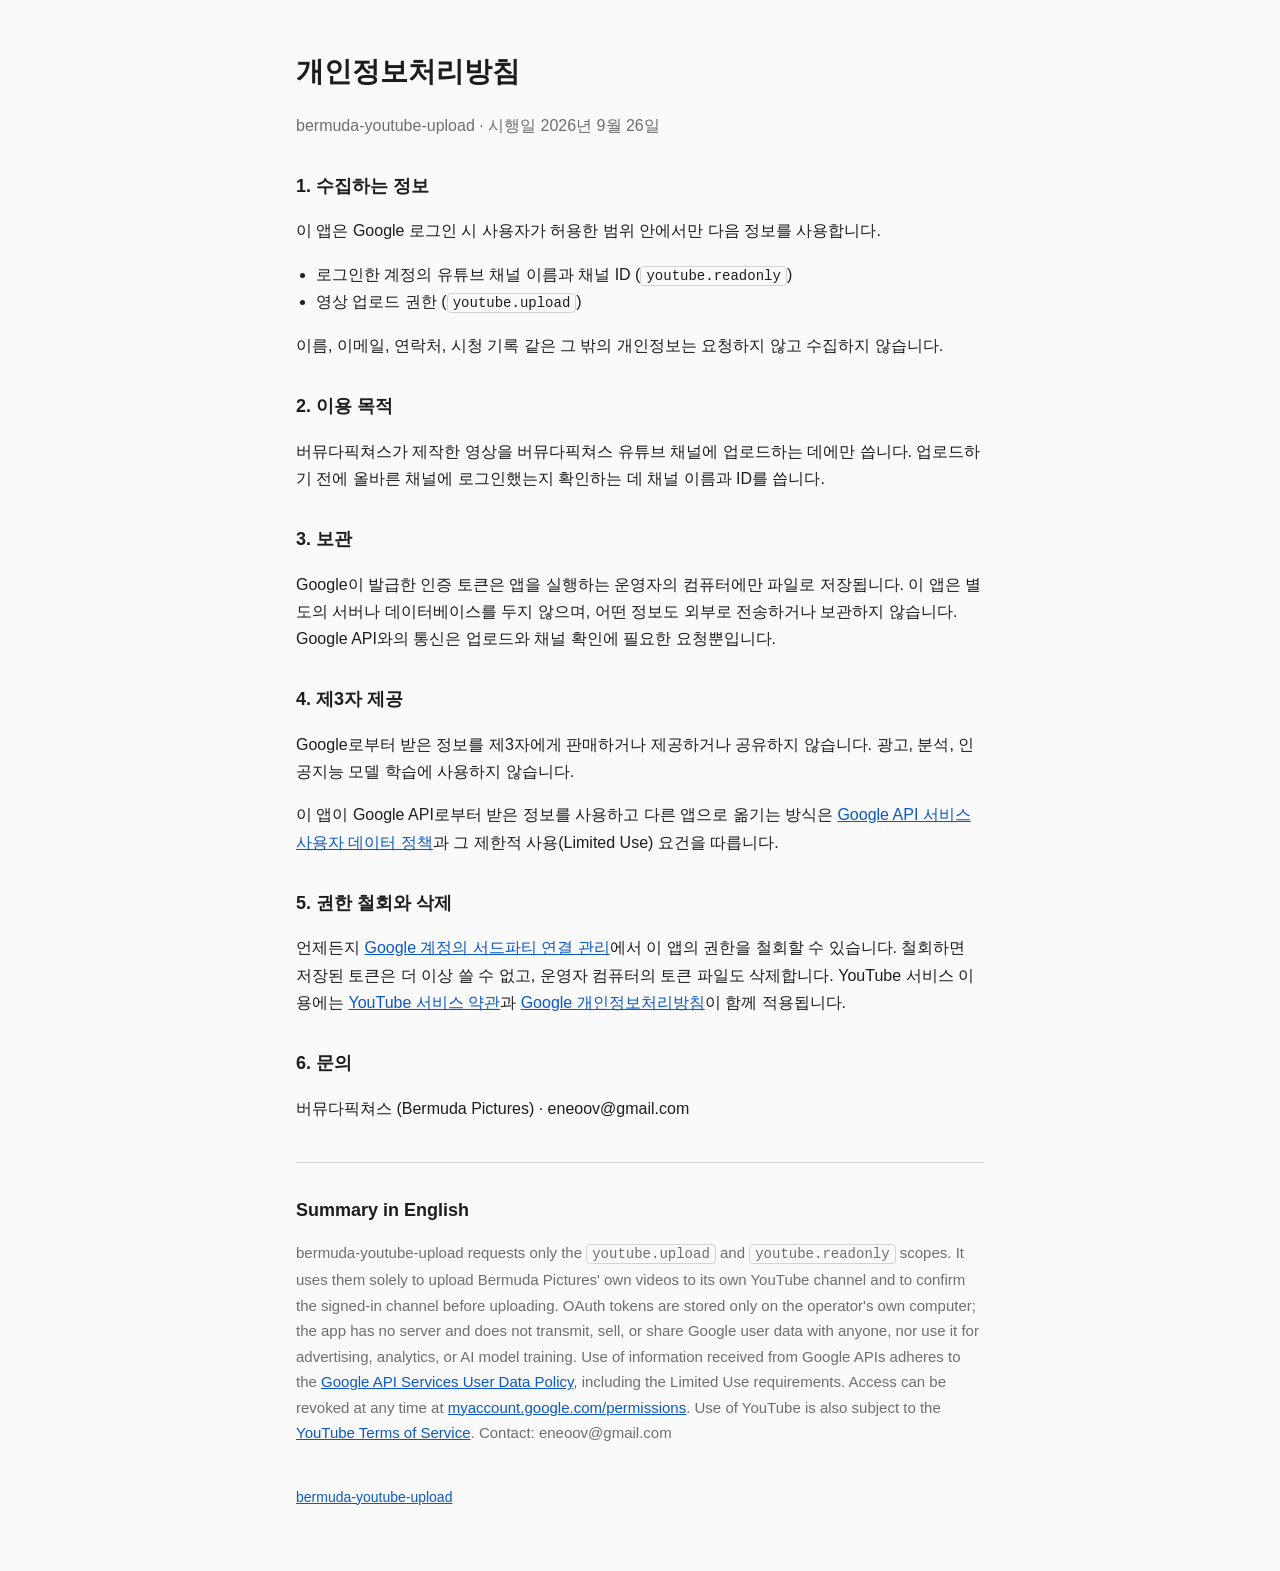
==== privacy.html @ 406ce785 "bermuda-youtube-upload 앱의 홈페이지와 개인정보처리방침 Co-Authored-By: Claude Opus 5.5 (1M context) <noreply@anthr" ====
<!doctype html>
<html lang="ko">
<head>
<meta charset="utf-8">
<meta name="viewport" content="width=device-width, initial-scale=1">
<title>개인정보처리방침 · bermuda-youtube-upload</title>
<link rel="stylesheet" href="style.css">
</head>
<body>
<main>
  <h1>개인정보처리방침</h1>
  <p class="sub">bermuda-youtube-upload · 시행일 2026년 9월 26일</p>

  <h2>1. 수집하는 정보</h2>
  <p>이 앱은 Google 로그인 시 사용자가 허용한 범위 안에서만 다음 정보를 사용합니다.</p>
  <ul>
    <li>로그인한 계정의 유튜브 채널 이름과 채널 ID (<code>youtube.readonly</code>)</li>
    <li>영상 업로드 권한 (<code>youtube.upload</code>)</li>
  </ul>
  <p>이름, 이메일, 연락처, 시청 기록 같은 그 밖의 개인정보는 요청하지 않고 수집하지 않습니다.</p>

  <h2>2. 이용 목적</h2>
  <p>버뮤다픽쳐스가 제작한 영상을 버뮤다픽쳐스 유튜브 채널에 업로드하는 데에만 씁니다.
  업로드하기 전에 올바른 채널에 로그인했는지 확인하는 데 채널 이름과 ID를 씁니다.</p>

  <h2>3. 보관</h2>
  <p>Google이 발급한 인증 토큰은 앱을 실행하는 운영자의 컴퓨터에만 파일로 저장됩니다.
  이 앱은 별도의 서버나 데이터베이스를 두지 않으며, 어떤 정보도 외부로 전송하거나 보관하지 않습니다.
  Google API와의 통신은 업로드와 채널 확인에 필요한 요청뿐입니다.</p>

  <h2>4. 제3자 제공</h2>
  <p>Google로부터 받은 정보를 제3자에게 판매하거나 제공하거나 공유하지 않습니다.
  광고, 분석, 인공지능 모델 학습에 사용하지 않습니다.</p>
  <p>이 앱이 Google API로부터 받은 정보를 사용하고 다른 앱으로 옮기는 방식은
  <a href="https://developers.google.com/terms/api-services-user-data-policy">Google API 서비스 사용자 데이터 정책</a>과
  그 제한적 사용(Limited Use) 요건을 따릅니다.</p>

  <h2>5. 권한 철회와 삭제</h2>
  <p>언제든지 <a href="https://myaccount.google.com/permissions">Google 계정의 서드파티 연결 관리</a>에서
  이 앱의 권한을 철회할 수 있습니다. 철회하면 저장된 토큰은 더 이상 쓸 수 없고, 운영자 컴퓨터의 토큰 파일도 삭제합니다.
  YouTube 서비스 이용에는 <a href="https://www.youtube.com/t/terms">YouTube 서비스 약관</a>과
  <a href="https://policies.google.com/privacy">Google 개인정보처리방침</a>이 함께 적용됩니다.</p>

  <h2>6. 문의</h2>
  <p>버뮤다픽쳐스 (Bermuda Pictures) · eneoov@gmail.com</p>

  <hr>
  <h2 lang="en">Summary in English</h2>
  <p lang="en" class="en">bermuda-youtube-upload requests only the <code>youtube.upload</code> and
  <code>youtube.readonly</code> scopes. It uses them solely to upload Bermuda Pictures' own videos to its own
  YouTube channel and to confirm the signed-in channel before uploading. OAuth tokens are stored only on the
  operator's own computer; the app has no server and does not transmit, sell, or share Google user data with
  anyone, nor use it for advertising, analytics, or AI model training. Use of information received from Google
  APIs adheres to the <a href="https://developers.google.com/terms/api-services-user-data-policy">Google API
  Services User Data Policy</a>, including the Limited Use requirements. Access can be revoked at any time at
  <a href="https://myaccount.google.com/permissions">myaccount.google.com/permissions</a>.
  Use of YouTube is also subject to the <a href="https://www.youtube.com/t/terms">YouTube Terms of Service</a>.
  Contact: eneoov@gmail.com</p>

  <footer><a href="./">bermuda-youtube-upload</a></footer>
</main>
</body>
</html>
---- style.css ----
:root { --bg: #fafafa; --fg: #1d1d1f; --muted: #6e6e73; --line: #d2d2d7; --link: #0a58ca; }
@media (prefers-color-scheme: dark) {
  :root { --bg: #161618; --fg: #ececf0; --muted: #a1a1a6; --line: #3a3a3c; --link: #6ea8fe; }
}
* { box-sizing: border-box; }
body { margin: 0; background: var(--bg); color: var(--fg);
  font: 16px/1.7 -apple-system, "Segoe UI", "Malgun Gothic", "Apple SD Gothic Neo", sans-serif; }
main { max-width: 720px; margin: 0 auto; padding: 48px 16px 64px; }
h1 { font-size: 28px; margin: 0 0 4px; }
h2 { font-size: 18px; margin: 32px 0 8px; }
.sub, footer, .en { color: var(--muted); }
.en { font-size: 15px; }
a { color: var(--link); }
code { font-size: 14px; padding: 1px 5px; border: 1px solid var(--line); border-radius: 4px; }
hr { border: 0; border-top: 1px solid var(--line); margin: 40px 0 24px; }
footer { margin-top: 40px; font-size: 14px; }
ul { padding-left: 20px; }
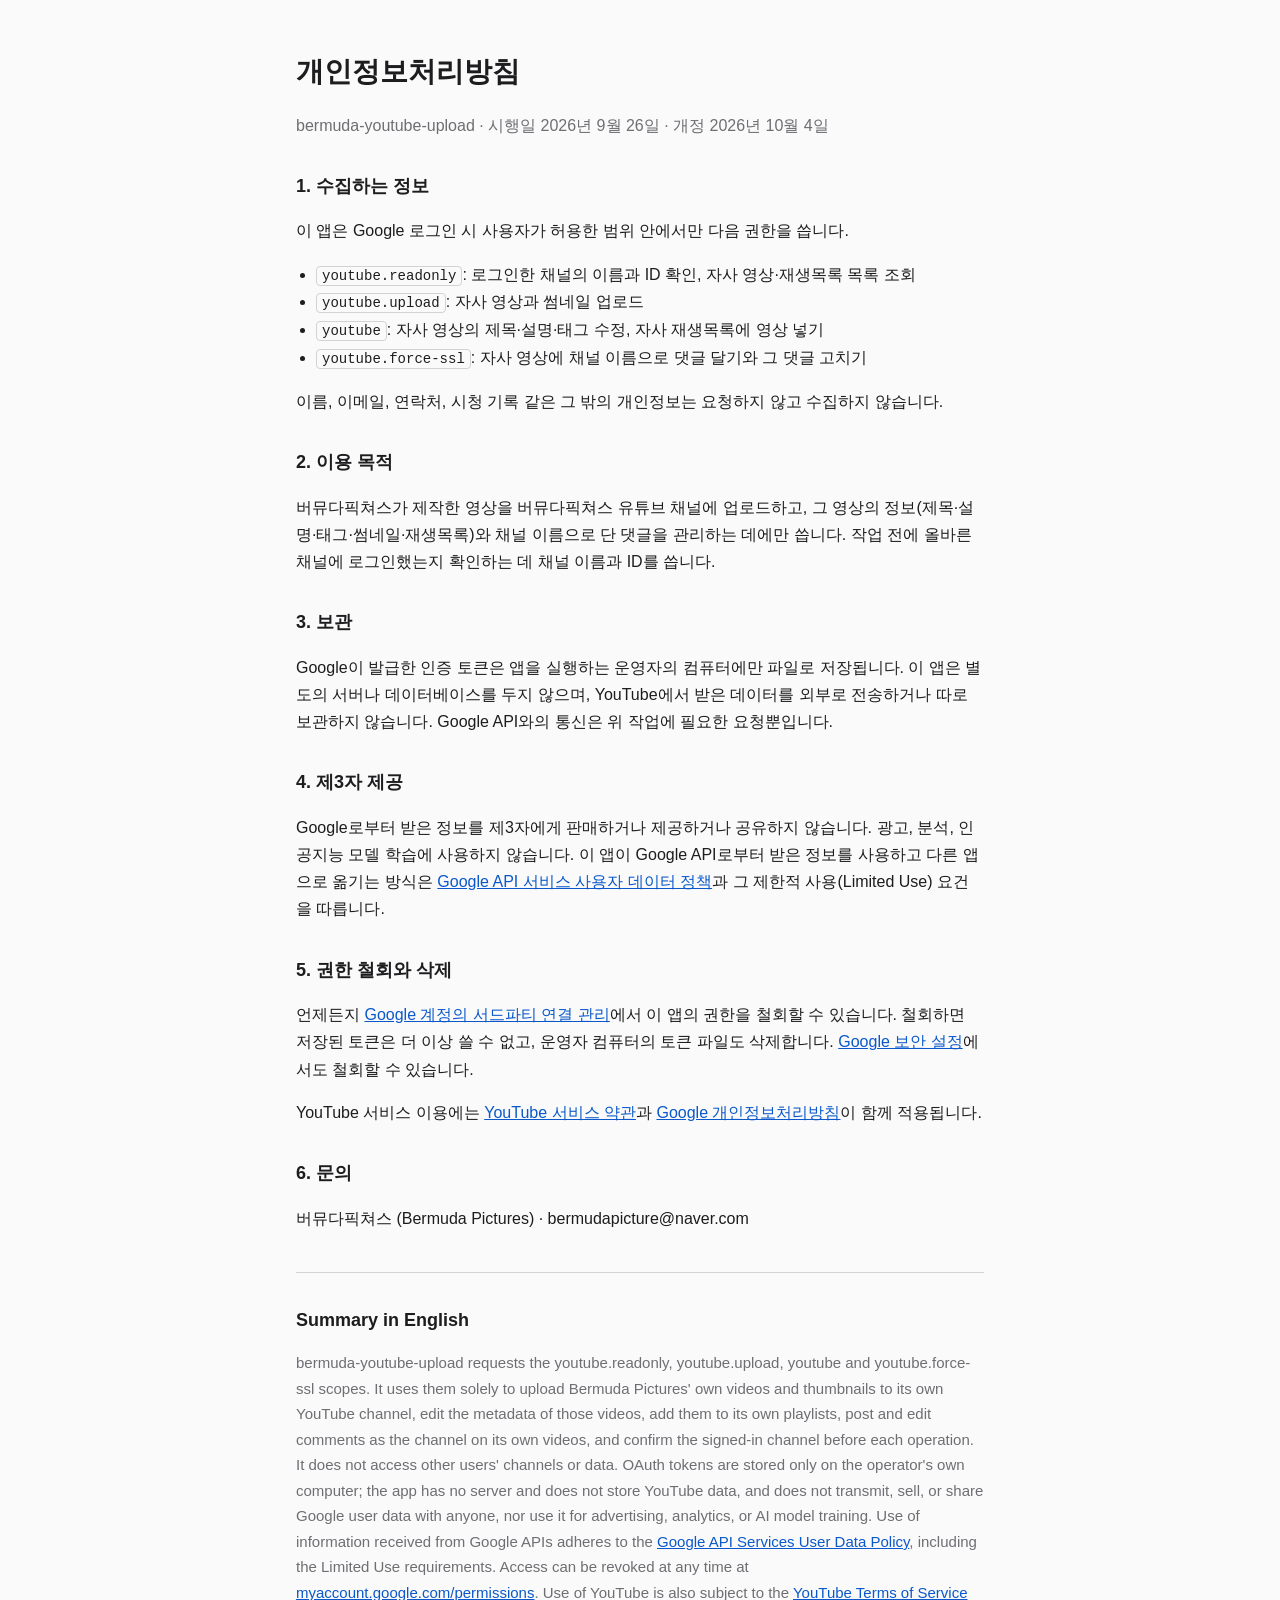
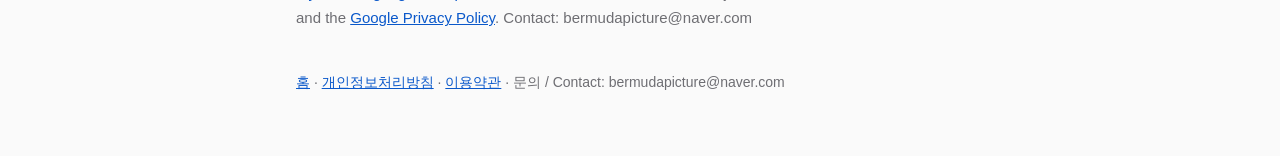
==== commit fd038b1d: "이용약관 추가, 개인정보처리방침에 실제 쓰는 권한 넷 반영, 연락 메일 bermudapicture@naver.com Co-Authored-By: Claude Opus 5.5 <no" ====
--- a/privacy.html
+++ b/privacy.html
@@ -9,55 +9,60 @@
 <body>
 <main>
   <h1>개인정보처리방침</h1>
-  <p class="sub">bermuda-youtube-upload · 시행일 2026년 9월 26일</p>
+  <p class="sub">bermuda-youtube-upload · 시행일 2026년 9월 26일 · 개정 2026년 10월 4일</p>
 
   <h2>1. 수집하는 정보</h2>
-  <p>이 앱은 Google 로그인 시 사용자가 허용한 범위 안에서만 다음 정보를 사용합니다.</p>
+  <p>이 앱은 Google 로그인 시 사용자가 허용한 범위 안에서만 다음 권한을 씁니다.</p>
   <ul>
-    <li>로그인한 계정의 유튜브 채널 이름과 채널 ID (<code>youtube.readonly</code>)</li>
-    <li>영상 업로드 권한 (<code>youtube.upload</code>)</li>
+    <li><code>youtube.readonly</code>: 로그인한 채널의 이름과 ID 확인, 자사 영상·재생목록 목록 조회</li>
+    <li><code>youtube.upload</code>: 자사 영상과 썸네일 업로드</li>
+    <li><code>youtube</code>: 자사 영상의 제목·설명·태그 수정, 자사 재생목록에 영상 넣기</li>
+    <li><code>youtube.force-ssl</code>: 자사 영상에 채널 이름으로 댓글 달기와 그 댓글 고치기</li>
   </ul>
   <p>이름, 이메일, 연락처, 시청 기록 같은 그 밖의 개인정보는 요청하지 않고 수집하지 않습니다.</p>
 
   <h2>2. 이용 목적</h2>
-  <p>버뮤다픽쳐스가 제작한 영상을 버뮤다픽쳐스 유튜브 채널에 업로드하는 데에만 씁니다.
-  업로드하기 전에 올바른 채널에 로그인했는지 확인하는 데 채널 이름과 ID를 씁니다.</p>
+  <p>버뮤다픽쳐스가 제작한 영상을 버뮤다픽쳐스 유튜브 채널에 업로드하고, 그 영상의 정보(제목·설명·태그·썸네일·재생목록)와
+  채널 이름으로 단 댓글을 관리하는 데에만 씁니다. 작업 전에 올바른 채널에 로그인했는지 확인하는 데 채널 이름과 ID를 씁니다.</p>
 
   <h2>3. 보관</h2>
   <p>Google이 발급한 인증 토큰은 앱을 실행하는 운영자의 컴퓨터에만 파일로 저장됩니다.
-  이 앱은 별도의 서버나 데이터베이스를 두지 않으며, 어떤 정보도 외부로 전송하거나 보관하지 않습니다.
-  Google API와의 통신은 업로드와 채널 확인에 필요한 요청뿐입니다.</p>
+  이 앱은 별도의 서버나 데이터베이스를 두지 않으며, YouTube에서 받은 데이터를 외부로 전송하거나 따로 보관하지 않습니다.
+  Google API와의 통신은 위 작업에 필요한 요청뿐입니다.</p>
 
   <h2>4. 제3자 제공</h2>
   <p>Google로부터 받은 정보를 제3자에게 판매하거나 제공하거나 공유하지 않습니다.
-  광고, 분석, 인공지능 모델 학습에 사용하지 않습니다.</p>
-  <p>이 앱이 Google API로부터 받은 정보를 사용하고 다른 앱으로 옮기는 방식은
+  광고, 분석, 인공지능 모델 학습에 사용하지 않습니다.
+  이 앱이 Google API로부터 받은 정보를 사용하고 다른 앱으로 옮기는 방식은
   <a href="https://developers.google.com/terms/api-services-user-data-policy">Google API 서비스 사용자 데이터 정책</a>과
   그 제한적 사용(Limited Use) 요건을 따릅니다.</p>
 
   <h2>5. 권한 철회와 삭제</h2>
   <p>언제든지 <a href="https://myaccount.google.com/permissions">Google 계정의 서드파티 연결 관리</a>에서
   이 앱의 권한을 철회할 수 있습니다. 철회하면 저장된 토큰은 더 이상 쓸 수 없고, 운영자 컴퓨터의 토큰 파일도 삭제합니다.
-  YouTube 서비스 이용에는 <a href="https://www.youtube.com/t/terms">YouTube 서비스 약관</a>과
+  <a href="https://security.google.com/settings/security/permissions">Google 보안 설정</a>에서도 철회할 수 있습니다.</p>
+  <p>YouTube 서비스 이용에는 <a href="https://www.youtube.com/t/terms">YouTube 서비스 약관</a>과
   <a href="https://policies.google.com/privacy">Google 개인정보처리방침</a>이 함께 적용됩니다.</p>
 
   <h2>6. 문의</h2>
-  <p>버뮤다픽쳐스 (Bermuda Pictures) · eneoov@gmail.com</p>
+  <p>버뮤다픽쳐스 (Bermuda Pictures) · bermudapicture@naver.com</p>
 
   <hr>
   <h2 lang="en">Summary in English</h2>
-  <p lang="en" class="en">bermuda-youtube-upload requests only the <code>youtube.upload</code> and
-  <code>youtube.readonly</code> scopes. It uses them solely to upload Bermuda Pictures' own videos to its own
-  YouTube channel and to confirm the signed-in channel before uploading. OAuth tokens are stored only on the
-  operator's own computer; the app has no server and does not transmit, sell, or share Google user data with
-  anyone, nor use it for advertising, analytics, or AI model training. Use of information received from Google
-  APIs adheres to the <a href="https://developers.google.com/terms/api-services-user-data-policy">Google API
-  Services User Data Policy</a>, including the Limited Use requirements. Access can be revoked at any time at
+  <p lang="en" class="en">bermuda-youtube-upload requests the youtube.readonly, youtube.upload, youtube and youtube.force-ssl
+  scopes. It uses them solely to upload Bermuda Pictures' own videos and thumbnails to its own YouTube channel, edit the
+  metadata of those videos, add them to its own playlists, post and edit comments as the channel on its own videos, and
+  confirm the signed-in channel before each operation. It does not access other users' channels or data. OAuth tokens are
+  stored only on the operator's own computer; the app has no server and does not store YouTube data, and does not transmit,
+  sell, or share Google user data with anyone, nor use it for advertising, analytics, or AI model training. Use of
+  information received from Google APIs adheres to the
+  <a href="https://developers.google.com/terms/api-services-user-data-policy">Google API Services User Data Policy</a>,
+  including the Limited Use requirements. Access can be revoked at any time at
   <a href="https://myaccount.google.com/permissions">myaccount.google.com/permissions</a>.
-  Use of YouTube is also subject to the <a href="https://www.youtube.com/t/terms">YouTube Terms of Service</a>.
-  Contact: eneoov@gmail.com</p>
+  Use of YouTube is also subject to the <a href="https://www.youtube.com/t/terms">YouTube Terms of Service</a> and the
+  <a href="https://policies.google.com/privacy">Google Privacy Policy</a>. Contact: bermudapicture@naver.com</p>
 
-  <footer><a href="./">bermuda-youtube-upload</a></footer>
+  <footer><a href="index.html">홈</a> · <a href="privacy.html">개인정보처리방침</a> · <a href="terms.html">이용약관</a> · 문의 / Contact: bermudapicture@naver.com</footer>
 </main>
 </body>
 </html>
